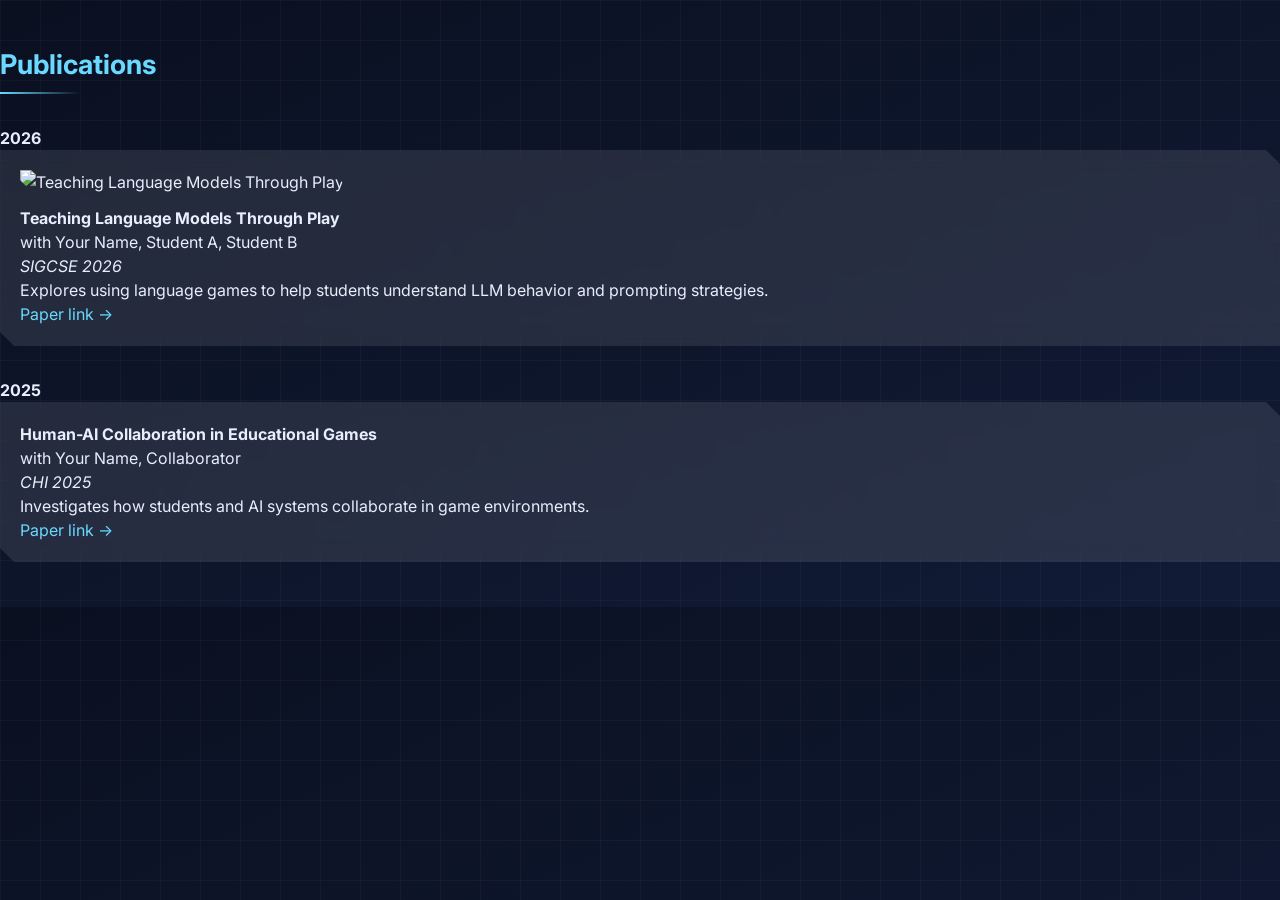
==== publications.html @ e43a25e0 "pubs + refactor" ====
<!DOCTYPE html>
<html lang="en">
<head>
<meta charset="UTF-8">
<meta name="viewport" content="width=device-width, initial-scale=1.0">
<title>Publications | Brad Spendlove</title>
<link href="https://fonts.googleapis.com/css2?family=Inter:wght@300;400;600;700&display=swap" rel="stylesheet">
<link rel="stylesheet" href="css/style.css">
</head>
<body>
<section>
    <h3>Publications</h3>
    <div id="publications-list"></div>
</section>

<script src="js/papers-publications.js"></script>
</body>
</html>
---- css/style.css ----
:root{
    --bg:#0a1020;
    --bg2:#121a30;
    --card:rgba(255,255,255,0.06);
    --text:#e8eefc;
    --accent:#6ad9ff;
    --accent2:#7b7dff;
    --border:rgba(255,255,255,0.12);
	--card-clip: polygon(
        0% 0%,
        calc(100% - 14px) 0%,
        100% 14px,
        100% 100%,
        14px 100%,
        0% calc(100% - 14px)
    );
}

*{
    box-sizing:border-box;
    margin:0;
    padding:0;
}

body{
    font-family:'Inter',sans-serif;
    background:var(--bg);
    color:var(--text);
    line-height:1.5;
    font-size:16px;
    background:
        linear-gradient(rgba(255,255,255,.03) 1px, transparent 1px),
        linear-gradient(90deg, rgba(255,255,255,.03) 1px, transparent 1px),
        linear-gradient(to bottom right, #0a1020, #111b36);
    background-size: 40px 40px, 40px 40px, cover;
}

a{
    color:var(--accent);
    text-decoration:none;
}

a:hover{
    text-decoration:underline;
}

.container{
    max-width:1000px;
    margin:auto;
    padding:1.25rem;
}

header{
    display:grid;
    grid-template-columns:180px 1fr;
    gap:2rem;
    align-items:center;
    padding:2.5rem 0;
}

.profile-photo{
    width:180px;
    height:180px;
    object-fit:cover;
    border-radius:50%;
    border:3px solid var(--accent);
    box-shadow:
        0 0 20px rgba(106,217,255,.25);
}

.hero h1{
    font-size:2.4rem;
    margin-bottom:.3rem;
    color:white;
    text-shadow:
        0 0 8px rgba(106,217,255,.35);
}

.hero h2{
    font-size:1.2rem;
    color:#6ad9ff;
    font-weight:400;
    margin-bottom:.8rem;
}

.hero p{
    max-width:650px;
}

section{
    margin:2.8rem 0;
}

h3{
    font-size:1.7rem;
    margin-bottom:1rem;
    color:var(--accent);
}

.button{
    display:inline-block;
    margin-top:.8rem;
    background:#0086b3;
    color:white;
    padding:.7rem 1.1rem;
    border-radius:8px;
    font-weight:600;
}

.card-grid{
    display:grid;
    grid-template-columns:repeat(auto-fit,minmax(250px,1fr));
    gap:1rem;
}

.card{
    padding:1.25rem;
}

.card img{
    width:100%;
    margin-bottom:.75rem;
}

/* RESEARCH SCROLLER */
.research-scroll{
    display:flex;
    gap:1rem;
    overflow-x:auto;
    padding-bottom:1rem;
    scroll-snap-type:x mandatory;
}

.research-scroll::-webkit-scrollbar{
    height:10px;
}

.research-scroll::-webkit-scrollbar-thumb{
    background:#ccc;
    border-radius:10px;
}

.research-card{
    min-width:320px;
    max-width:320px;
    flex:0 0 auto;
    padding:1rem;
    scroll-snap-align:start;
    transition:transform .2s;
}

.card,
.research-card{
    background: rgba(255,255,255,0.1);
    backdrop-filter: blur(10px);
}

.card,
.research-card,
.card img,
.research-card img {
    border-radius: 0;
    clip-path: var(--card-clip);
}

.research-card:hover{
    transform:translateY(-4px);
}

.research-card img{
    width:100%;
    height:180px;
    object-fit:cover;
    margin-bottom:.75rem;
}

.research-card h4{
    margin-bottom:.4rem;
}

footer{
    text-align:center;
    color:#777;
    padding:2rem 0;
    margin-top:4rem;
    border-top:1px solid #ddd;
}

@media(max-width:700px){
    header{
        grid-template-columns:1fr;
        text-align:center;
    }

    .profile-photo{
        margin:auto;
    }

    .hero h1{
        font-size:2rem;
    }
}

h3::after{
    content:"";
    display:block;
    width:80px;
    height:2px;
    margin-top:.4rem;
    background:linear-gradient(to right,var(--accent),transparent);
}

.top-line{
    height:3px;
    background:linear-gradient(
        90deg,
        transparent,
        var(--accent),
        var(--accent2),
        transparent
    );
    background-size:200% 100%;
    animation: scan 8s linear infinite;
}

@keyframes scan{
    from{background-position:0%}
    to{background-position:200%}
}
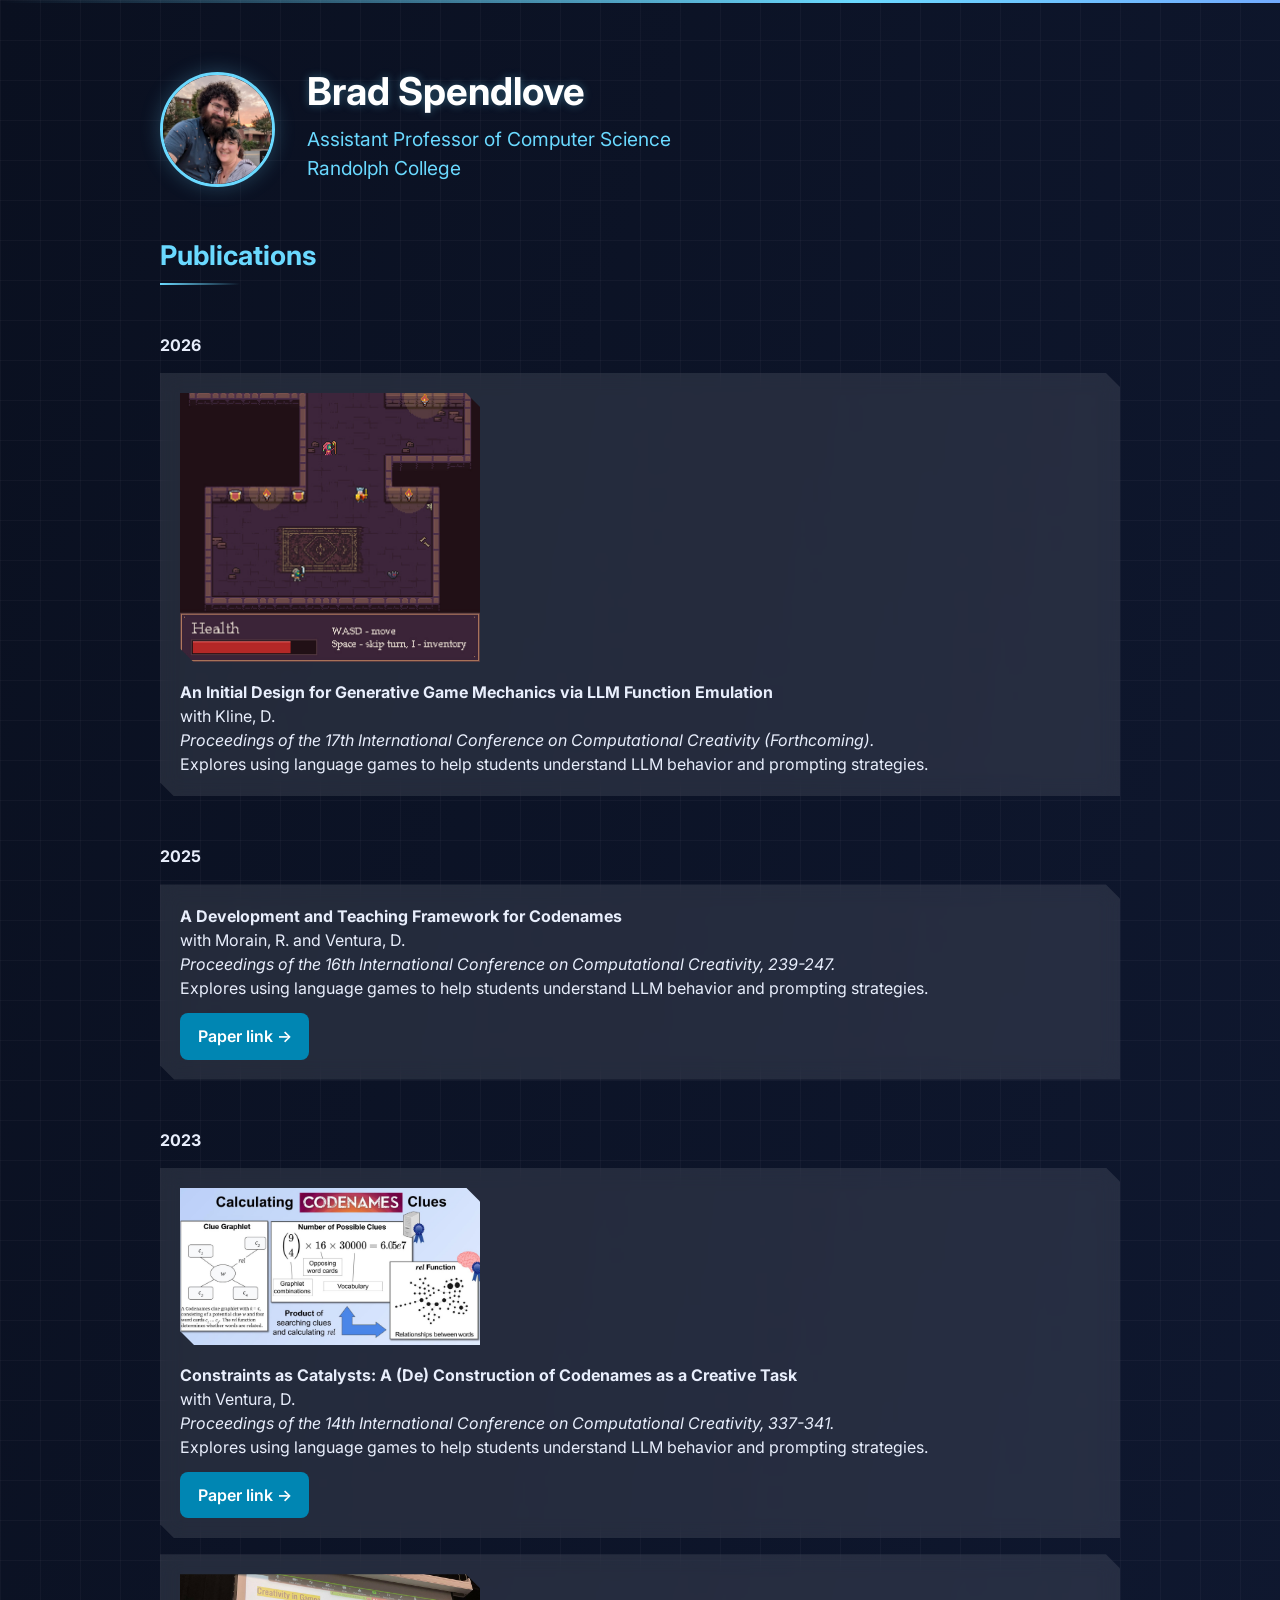
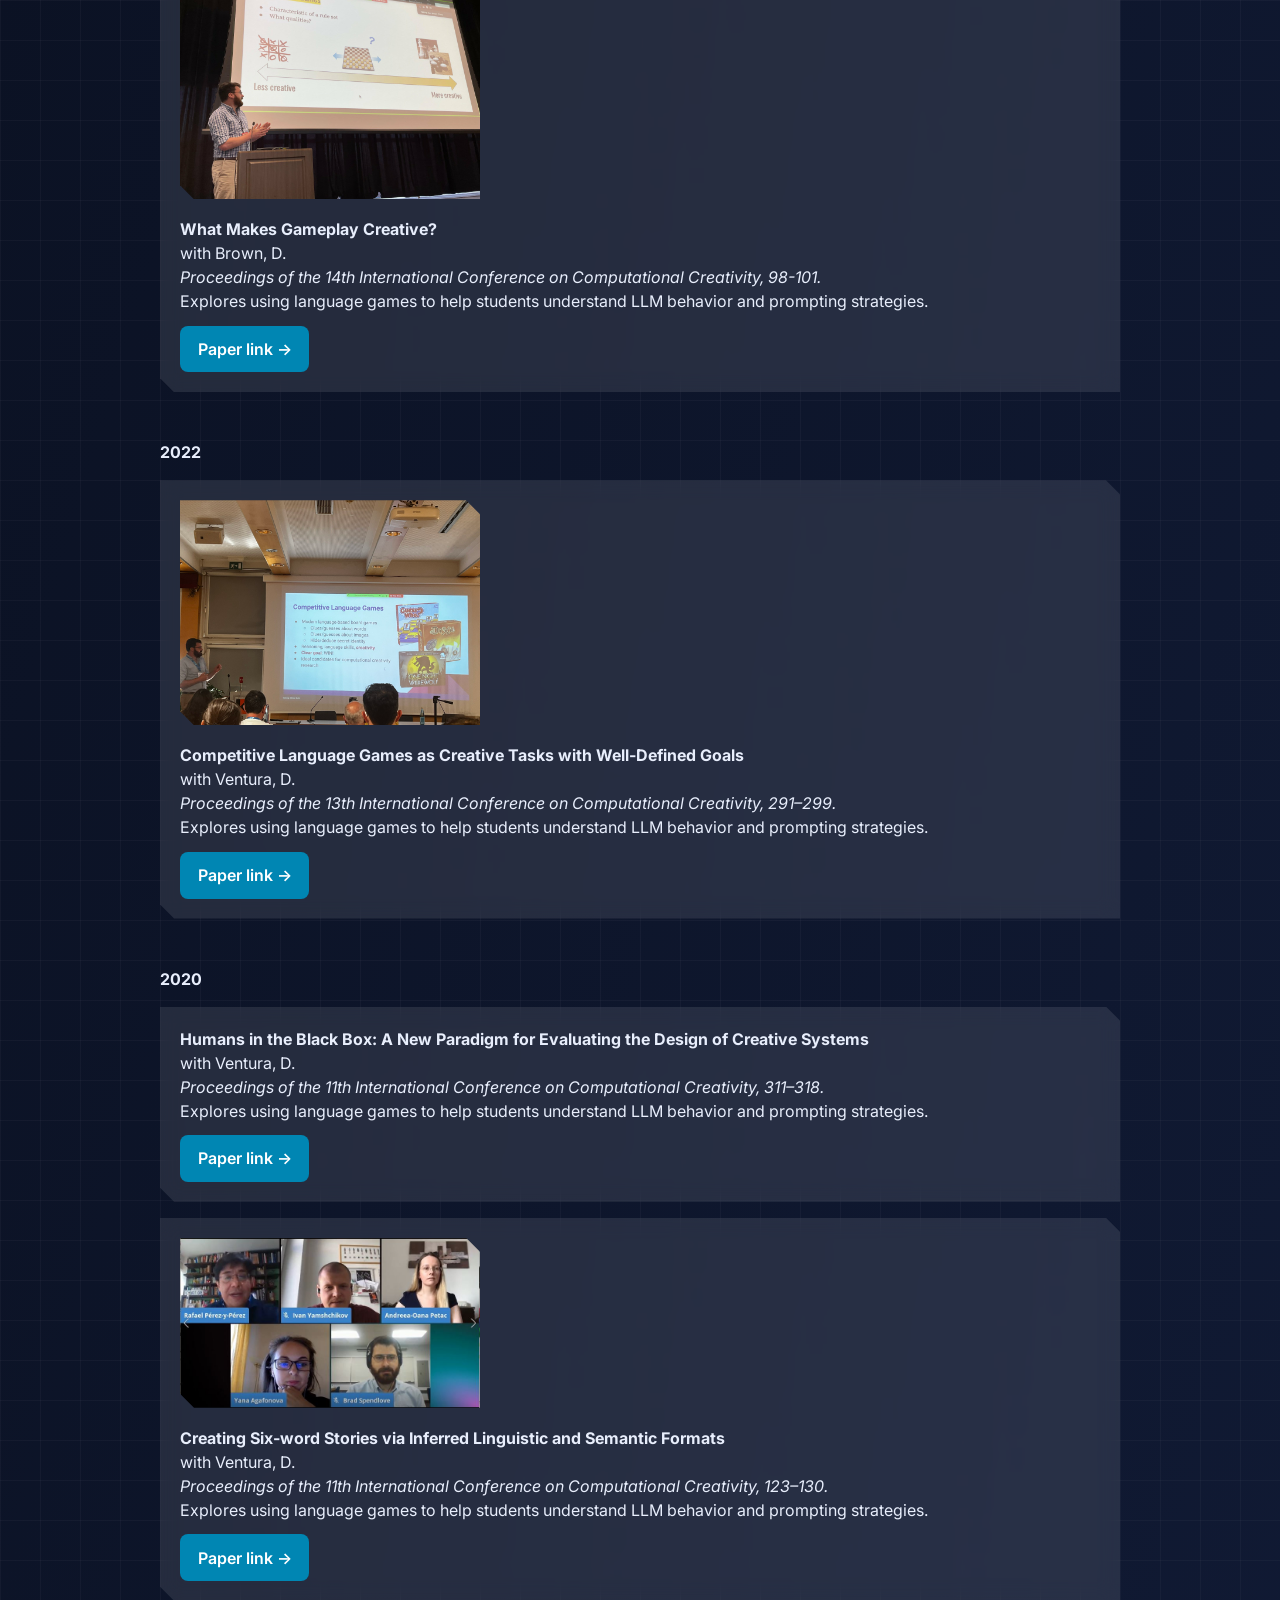
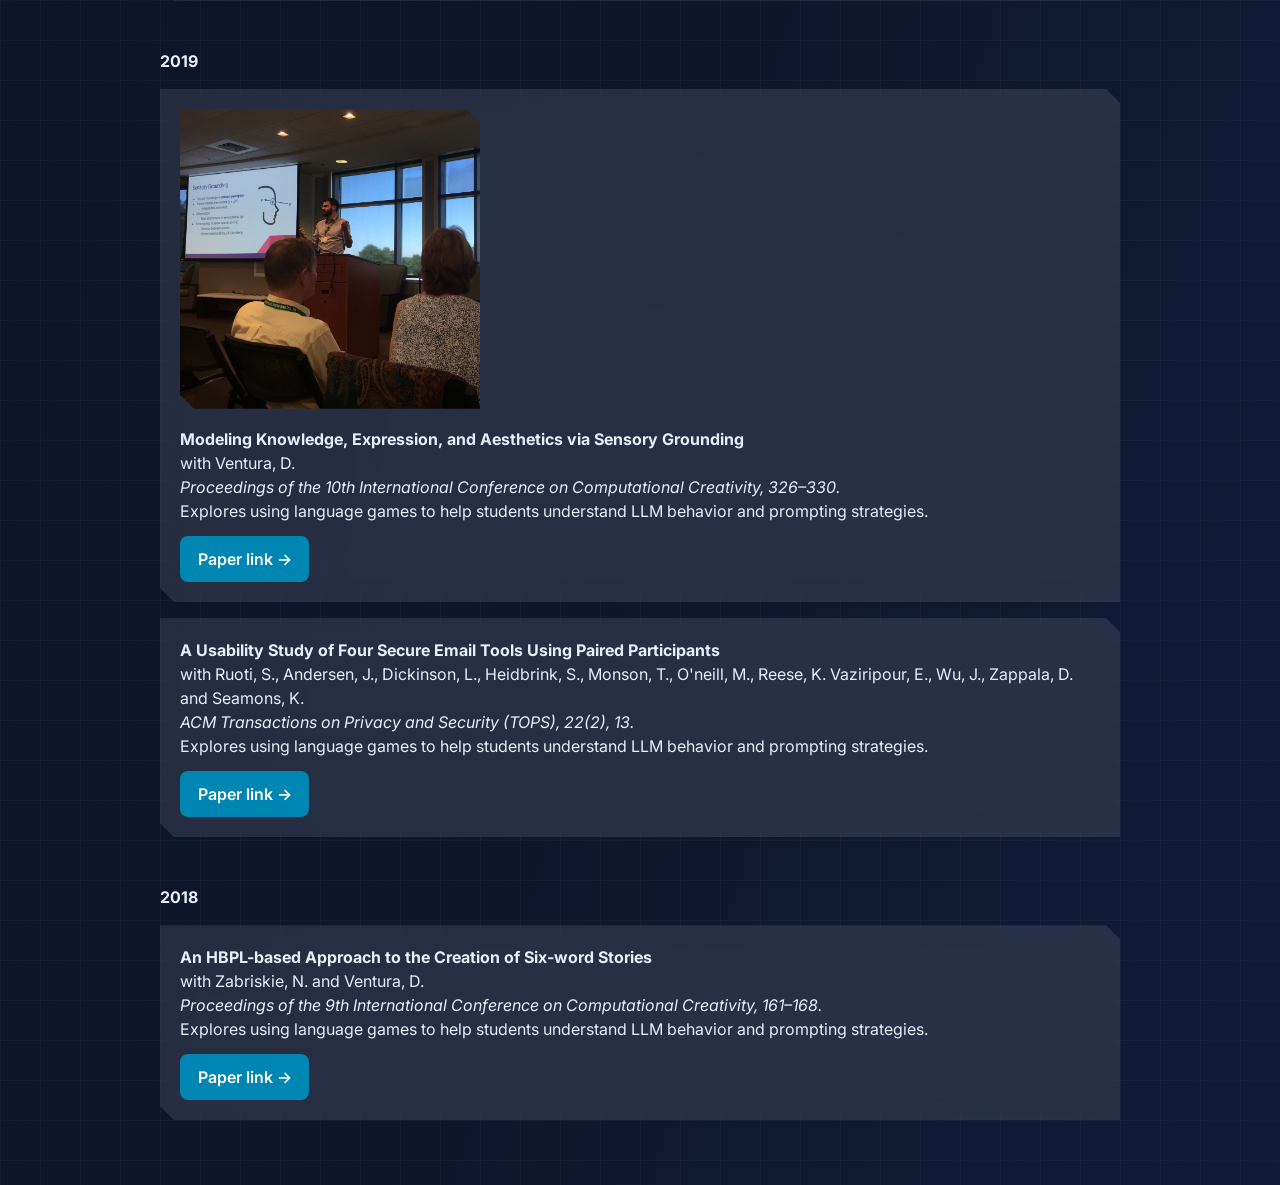
==== commit ea5c2992: "css fixes, mostly populated" ====
--- a/publications.html
+++ b/publications.html
@@ -8,11 +8,24 @@
 <link rel="stylesheet" href="css/style.css">
 </head>
 <body>
+<div class="top-line"></div>
+<div class="container">
+<a href="index.html" class="header-link">
+<header>
+    <img src="me.jpg" class="profile-photo profile-photo--small" alt="Brad Spendlove">
+
+    <div class="hero">
+        <h1>Brad Spendlove</h1>
+        <h2>Assistant Professor of Computer Science<br>Randolph College</h2>
+	</div>
+</header>
+</a>
 <section>
     <h3>Publications</h3>
     <div id="publications-list"></div>
 </section>
 
 <script src="js/papers-publications.js"></script>
+</div>
 </body>
 </html>
--- a/css/style.css
+++ b/css/style.css
@@ -5,6 +5,7 @@
     --text:#e8eefc;
     --accent:#6ad9ff;
     --accent2:#7b7dff;
+	--button-bg:#0086b3;
     --border:rgba(255,255,255,0.12);
 	--card-clip: polygon(
         0% 0%,
@@ -52,7 +53,7 @@
 
 header{
     display:grid;
-    grid-template-columns:180px 1fr;
+    grid-template-columns:auto 1fr;
     gap:2rem;
     align-items:center;
     padding:2.5rem 0;
@@ -68,6 +69,11 @@
         0 0 20px rgba(106,217,255,.25);
 }
 
+.profile-photo--small {
+  width: 115px;
+  height: 115px;
+}
+
 .hero h1{
     font-size:2.4rem;
     margin-bottom:.3rem;
@@ -88,7 +94,7 @@
 }
 
 section{
-    margin:2.8rem 0;
+    margin:0 0 2.8rem;
 }
 
 h3{
@@ -100,7 +106,7 @@
 .button{
     display:inline-block;
     margin-top:.8rem;
-    background:#0086b3;
+    background:var(--button-bg);
     color:white;
     padding:.7rem 1.1rem;
     border-radius:8px;
@@ -220,10 +226,63 @@
         transparent
     );
     background-size:200% 100%;
-    animation: scan 8s linear infinite;
+    animation: scan 6s linear infinite;
 }
 
 @keyframes scan{
     from{background-position:0%}
     to{background-position:200%}
 }
+
+#publications-list {
+    display: flex;
+    flex-direction: column;
+    gap: 1rem;
+}
+
+#publications-list img{
+    width:300px;
+}
+
+.pronouns {
+  font-size: 0.5em;      /* smaller than the h1 */
+  color: #888;           /* different color */
+  margin-left: 0.5em;    /* spacing */
+}
+
+.social-links {
+  grid-column: span 3;
+  margin-top: 0.5rem;
+  display: flex;
+  flex-direction: column; /* email on top, row underneath */
+  gap: 0.4rem;
+  font-size: 0.95rem;
+}
+
+.icon-links {
+  display: flex;
+  align-items: center;
+  gap: 0.5rem;
+}
+
+.icon-links a {
+  text-decoration: none;
+}
+
+.icon-links a:hover {
+  text-decoration: underline;
+}
+
+/* Individual social links */
+.social {
+  display: inline-flex;
+  align-items: center;
+  gap: 0.4rem;
+  text-decoration: none;
+}
+
+.header-link {
+  text-decoration: none;
+  color: inherit;
+  display: block; /* makes whole header clickable area */
+}
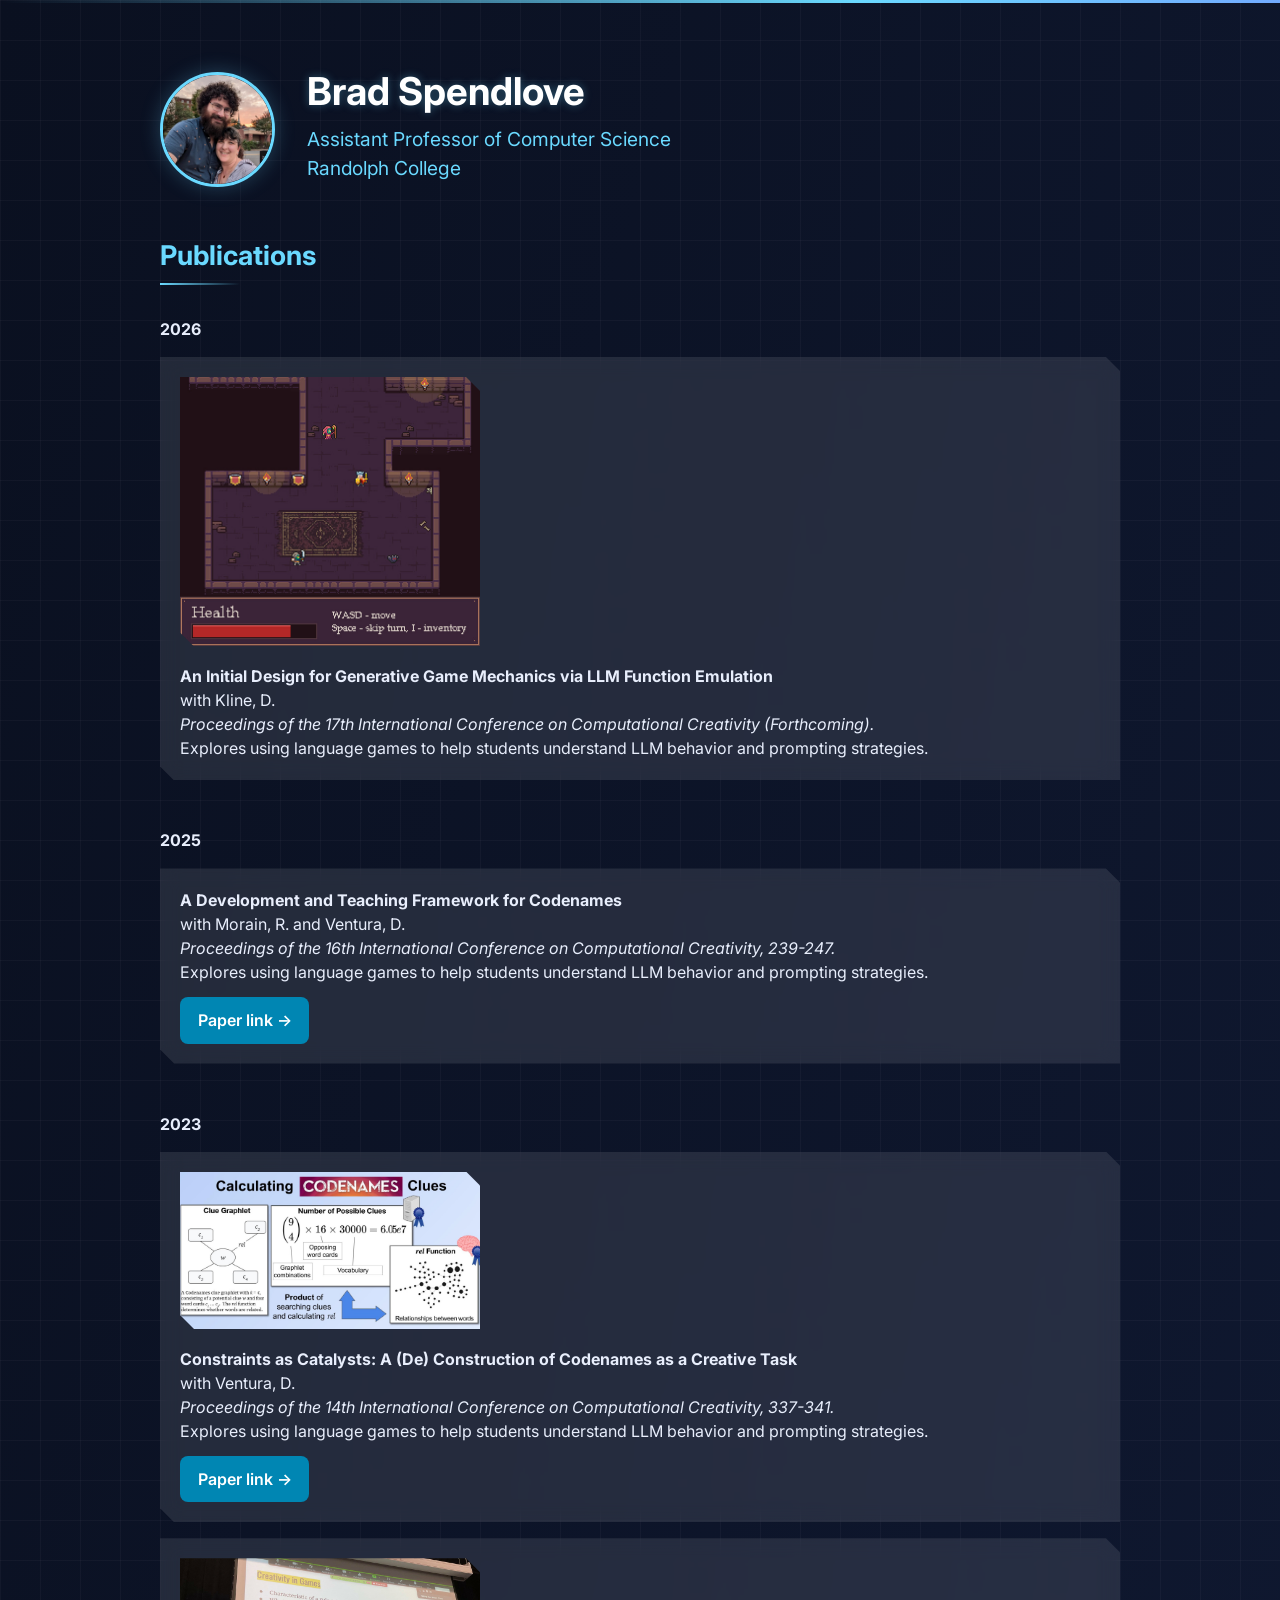
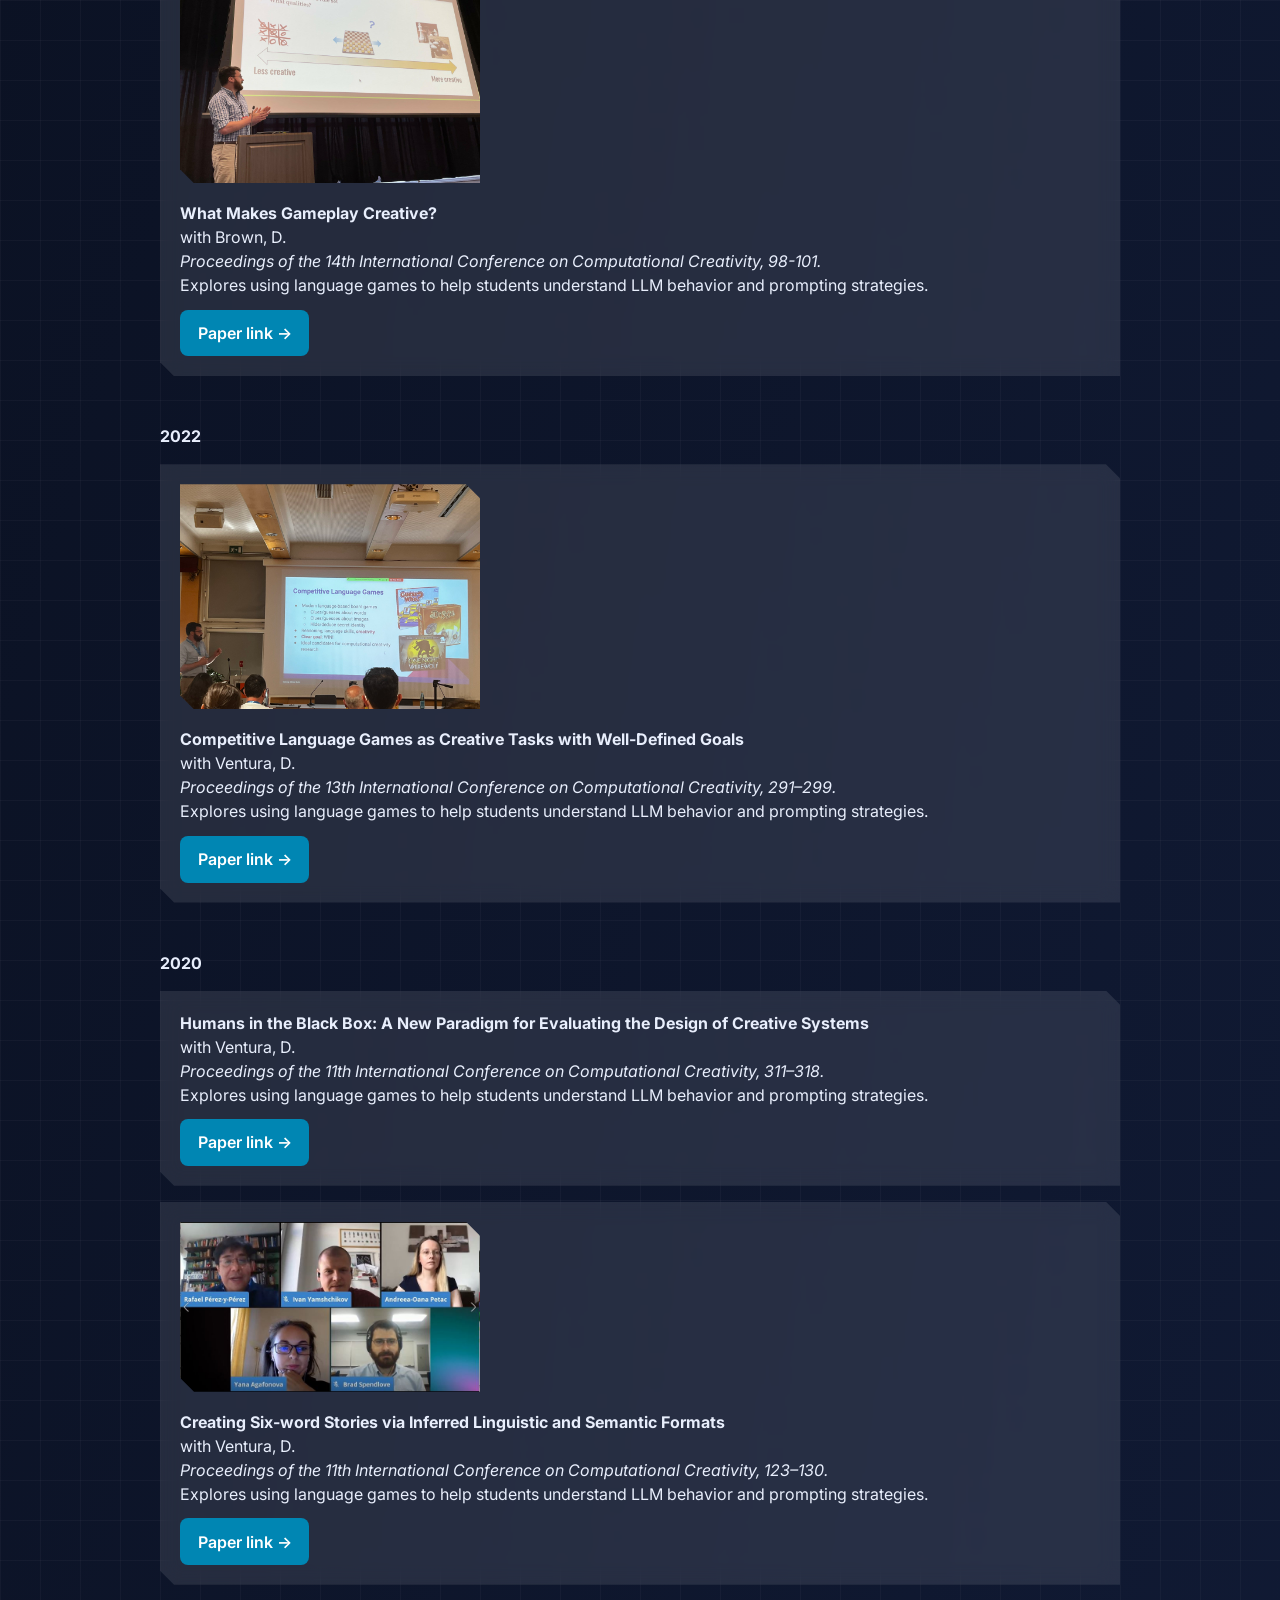
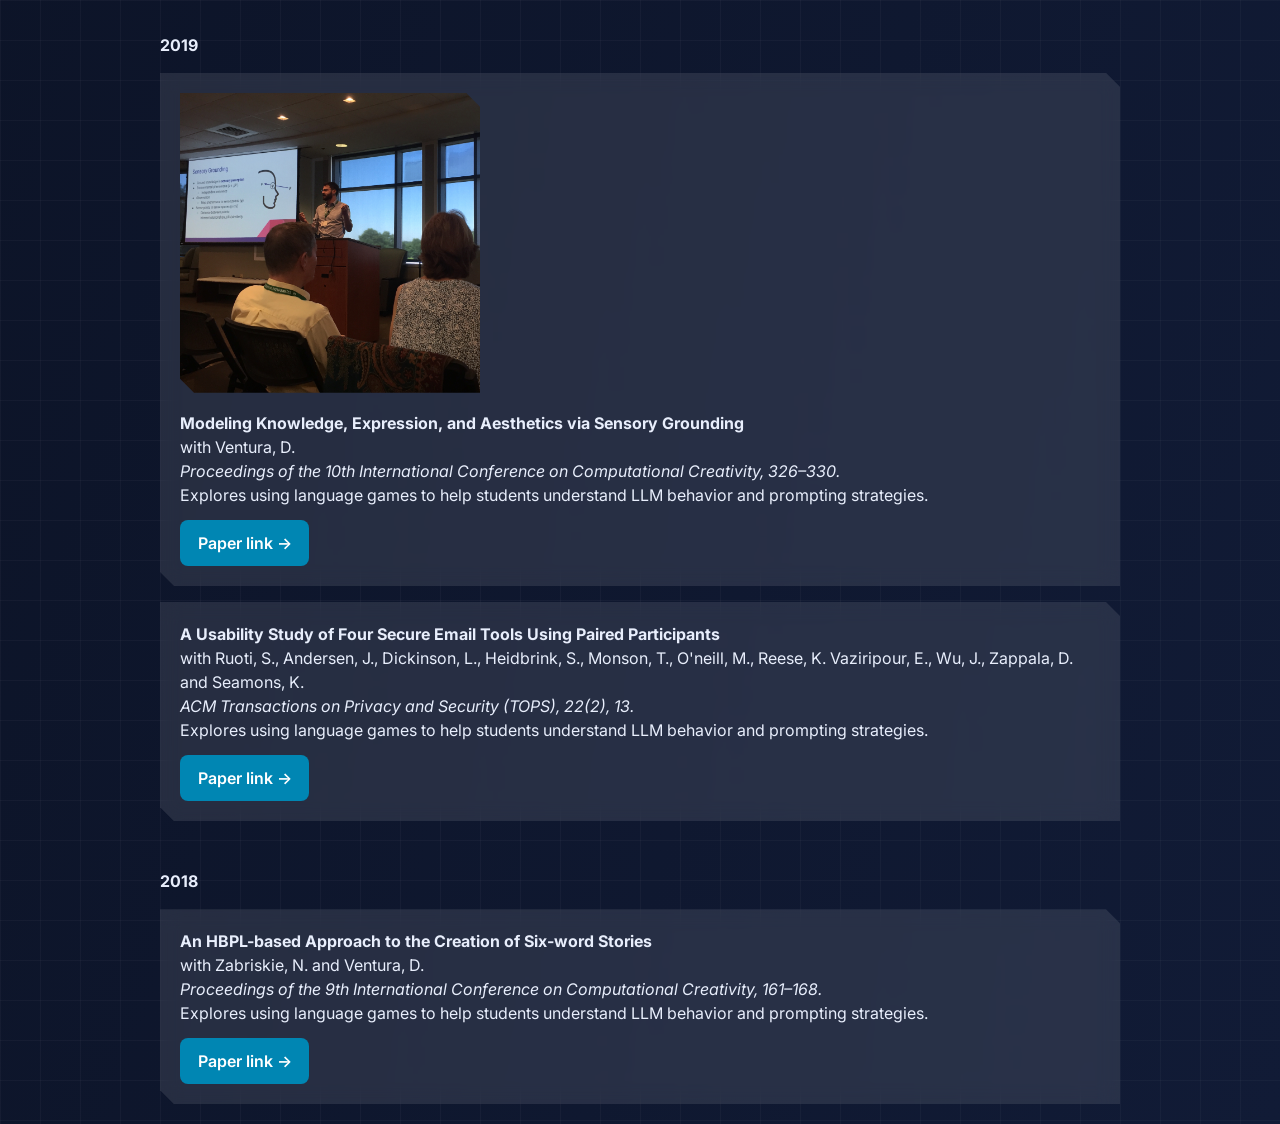
==== commit adbd5874: "cleanup, RC icon" ====
--- a/publications.html
+++ b/publications.html
@@ -20,7 +20,7 @@
 	</div>
 </header>
 </a>
-<section>
+<section  class="no-style">
     <h3>Publications</h3>
     <div id="publications-list"></div>
 </section>
--- a/css/style.css
+++ b/css/style.css
@@ -97,11 +97,20 @@
     margin:0 0 2.8rem;
 }
 
+section.no-style {
+  margin: 0;
+}
+
 h3{
     font-size:1.7rem;
     margin-bottom:1rem;
     color:var(--accent);
 }
+
+section.no-style h3{
+  margin-bottom:0;
+}
+
 
 .button{
     display:inline-block;
@@ -128,7 +137,6 @@
     margin-bottom:.75rem;
 }
 
-/* RESEARCH SCROLLER */
 .research-scroll{
     display:flex;
     gap:1rem;
@@ -245,16 +253,16 @@
 }
 
 .pronouns {
-  font-size: 0.5em;      /* smaller than the h1 */
-  color: #888;           /* different color */
-  margin-left: 0.5em;    /* spacing */
+  font-size: 0.5em;
+  color: #888;
+  margin-left: 0.5em;
 }
 
 .social-links {
   grid-column: span 3;
   margin-top: 0.5rem;
   display: flex;
-  flex-direction: column; /* email on top, row underneath */
+  flex-direction: column;
   gap: 0.4rem;
   font-size: 0.95rem;
 }
@@ -284,5 +292,23 @@
 .header-link {
   text-decoration: none;
   color: inherit;
-  display: block; /* makes whole header clickable area */
-}
+  display: block;
+}
+
+.title {
+  display: flex;
+  flex-direction: column;
+  gap: 0.3rem;
+}
+
+.affiliation {
+  display: inline-flex;
+  align-items: center;
+  gap: 0.4rem;
+}
+
+.inline-icon {
+  height: 1.4em;
+  width: auto;
+  vertical-align: middle;
+}
